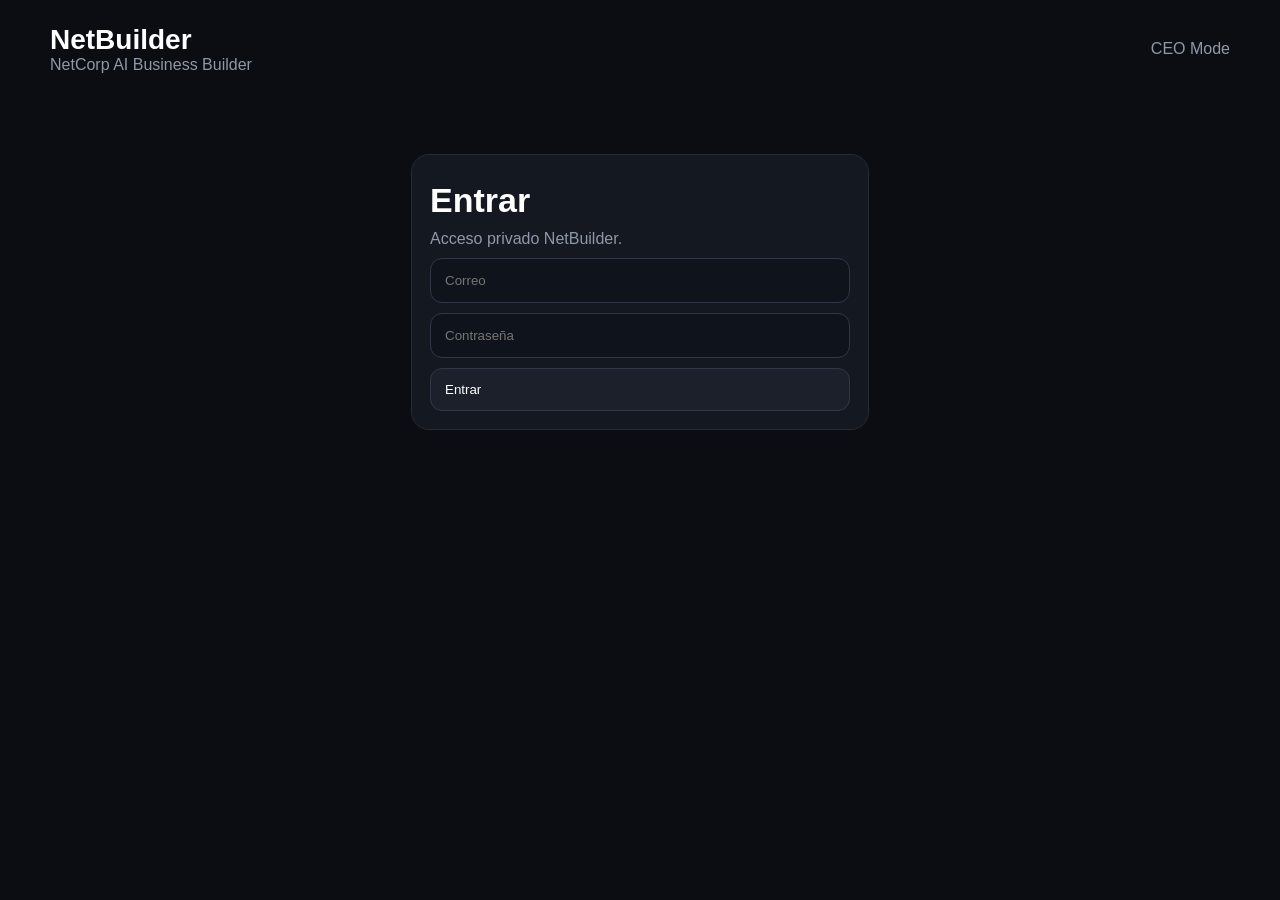
==== netbuilder/index.html @ 4974a78a "Host NetBuilder frontend outside Supabase Edge Functions" ====
<!doctype html><html lang="es"><head><meta charset="utf-8"><meta name="viewport" content="width=device-width,initial-scale=1"><meta name="robots" content="noindex,nofollow"><title>NetBuilder</title><style>body{margin:0;font-family:Arial,Helvetica,sans-serif;background:#0b0d12;color:#fff}.wrap{max-width:1180px;margin:auto;padding:24px}.top{display:flex;justify-content:space-between;align-items:center;gap:12px}.brand{font-size:28px;font-weight:800}.tag{color:#8f98a8}.grid{display:grid;grid-template-columns:300px 1fr;gap:18px;margin-top:24px}.panel{background:#141821;border:1px solid #252b36;border-radius:18px;padding:18px}.projects button,.actions button,.auth button,.approve button{width:100%;padding:13px 14px;margin-top:10px;border-radius:12px;border:1px solid #303746;background:#1b202b;color:white;text-align:left;cursor:pointer}.projects button.active{background:#fff;color:#111}.builder{min-height:600px}.hero{font-size:34px;font-weight:800;margin:8px 0 10px}.prompt{display:flex;gap:10px;margin-top:22px}.prompt textarea{flex:1;min-height:62px;padding:14px;border-radius:14px;border:1px solid #303746;background:#0f131b;color:#fff;font-size:16px}.prompt button,.primary{padding:0 22px;border:0;border-radius:14px;background:#fff;color:#111;font-weight:800;cursor:pointer}.status{display:grid;grid-template-columns:repeat(4,1fr);gap:10px;margin-top:22px}.card{background:#0f131b;border:1px solid #252b36;padding:14px;border-radius:14px}.ok{font-size:13px;color:#9da7b7}.preview{margin-top:18px;background:#fff;color:#111;border-radius:14px;min-height:260px;padding:20px;white-space:pre-wrap}.login{max-width:420px;margin:80px auto}.login input{box-sizing:border-box;width:100%;padding:14px;margin-top:10px;border-radius:12px;border:1px solid #303746;background:#0f131b;color:white}.hidden{display:none}.error{color:#ff9c9c}.success{color:#36a95d}.approve{display:flex;gap:10px;margin-top:14px}.approve button{width:auto;text-align:center}.approve button:disabled{opacity:.45;cursor:not-allowed}@media(max-width:800px){.grid{grid-template-columns:1fr}.status{grid-template-columns:1fr 1fr}.prompt{flex-direction:column}.prompt button{padding:14px}}</style></head><body><div class="wrap"><div class="top"><div><div class="brand">NetBuilder</div><div class="tag">NetCorp AI Business Builder</div></div><div><span id="userTag" class="tag">CEO Mode</span> <button id="logout" class="hidden">Salir</button></div></div><section id="login" class="panel login"><div class="hero">Entrar</div><div class="tag">Acceso privado NetBuilder.</div><div class="auth"><input id="email" type="email" placeholder="Correo"><input id="password" type="password" placeholder="Contraseña"><button id="loginBtn">Entrar</button><div id="loginMsg"></div></div></section><div id="app" class="grid hidden"><aside class="panel projects"><strong>Proyectos</strong><div id="projectList"><div class="tag" style="margin-top:12px">Cargando…</div></div><div class="actions"><button id="refresh">Actualizar</button></div></aside><main class="panel builder"><div class="hero">¿Qué construimos hoy?</div><div class="tag">Describe el resultado. NetBuilder prepara la arquitectura automáticamente.</div><div class="prompt"><textarea id="prompt">Crear motonet basado en autonet, adaptado para motocicletas.</textarea><button id="createBuild">Crear</button></div><div class="status"><div class="card"><b>Proyecto</b><div id="projectStatus" class="ok">selecciona uno</div></div><div class="card"><b>Base de datos</b><div class="ok">✓ conectada</div></div><div class="card"><b>OpenAI</b><div id="aiStatus" class="ok">verificando…</div></div><div class="card"><b>Producción</b><div class="ok">protegida</div></div></div><div class="preview"><b>NETBUILDER PLAN</b><div id="buildOutput"><p>Selecciona un proyecto y escribe lo que quieres construir.</p></div></div><div class="approve"><button id="approveBtn" class="primary" disabled>Aprobar plan</button></div></main></div></div><script type="module">import{createClient}from'https://esm.sh/@supabase/supabase-js@2.111.0';const U='https://xgrfndfjqsqichvswtqh.supabase.co',K='sb_publishable_6_QzwzHMtpRwIRIlseHw5w_ecvV93fz',A=U+'/functions/v1/netbuilder-api',s=createClient(U,K);let S=null,P=[],X=null,B=null;const $=i=>document.getElementById(i);const esc=t=>String(t||'').replace(/[&<>"']/g,m=>({'&':'&amp;','<':'&lt;','>':'&gt;','"':'&quot;',"'":'&#039;'}[m]));async function api(a,o={}){const h={...(o.headers||{}),'Content-Type':'application/json','Authorization':'Bearer '+S.access_token,'apikey':K},r=await fetch(A+'?action='+encodeURIComponent(a),{...o,headers:h}),d=await r.json();if(!r.ok)throw new Error(d.error||'Error de NetBuilder');return d}function app(){ $('login').classList.add('hidden');$('app').classList.remove('hidden');$('logout').classList.remove('hidden');$('userTag').textContent=S.user.email}function login(){ $('login').classList.remove('hidden');$('app').classList.add('hidden');$('logout').classList.add('hidden');$('userTag').textContent='CEO Mode'}async function health(){try{const d=await api('health');$('aiStatus').textContent=d.openai_configured?'✓ '+d.model:'no configurada';$('aiStatus').className=d.openai_configured?'ok success':'ok error'}catch(e){$('aiStatus').textContent='error de conexión';$('aiStatus').className='ok error'}}async function load(){const d=await api('projects');P=d.projects||[];$('projectList').innerHTML='';P.forEach(p=>{const b=document.createElement('button');b.textContent=p.name;b.onclick=()=>sel(p,b);$('projectList').appendChild(b)});if(P.length&&!X){const f=P.find(p=>p.slug==='motonet')||P[0],bs=[...$('projectList').querySelectorAll('button')];sel(f,bs[P.indexOf(f)])}}function sel(p,b){X=p;B=null;$('approveBtn').disabled=true;[...$('projectList').querySelectorAll('button')].forEach(x=>x.classList.remove('active'));if(b)b.classList.add('active');$('projectStatus').textContent=p.name+' · '+p.status}$('loginBtn').onclick=async()=>{$('loginMsg').textContent='Entrando…';const{data,error}=await s.auth.signInWithPassword({email:$('email').value.trim(),password:$('password').value});if(error){$('loginMsg').textContent=error.message;$('loginMsg').className='error';return}S=data.session;app();await Promise.all([load(),health()])};$('logout').onclick=async()=>{await s.auth.signOut();S=null;X=null;B=null;login()};$('refresh').onclick=async()=>{await Promise.all([load(),health()])};$('createBuild').onclick=async()=>{if(!X)return;const p=$('prompt').value.trim();if(!p)return;$('createBuild').disabled=true;$('buildOutput').innerHTML='<p>OpenAI preparando el plan…</p>';try{const d=await api('build',{method:'POST',body:JSON.stringify({project_id:X.id,prompt:p})});B=d.build;$('buildOutput').innerHTML='<h3>'+esc(X.name)+'</h3><p><b>Estado:</b> '+esc(B.status)+' · <b>AI:</b> '+esc(d.ai?.model||'')+'</p><div>'+esc(B.summary).replace(/\n/g,'<br>')+'</div>';$('approveBtn').disabled=B.status!=='ready'}catch(e){$('buildOutput').innerHTML='<p class="error">'+esc(e.message)+'</p>'}finally{$('createBuild').disabled=false}};$('approveBtn').onclick=async()=>{if(!B)return;$('approveBtn').disabled=true;try{const d=await api('approve',{method:'POST',body:JSON.stringify({build_id:B.id})});B=d.build;$('buildOutput').innerHTML+='<p class="success"><b>✓ Plan aprobado por CEO.</b></p>'}catch(e){$('buildOutput').innerHTML+='<p class="error">'+esc(e.message)+'</p>'}};const{data:{session:e}}=await s.auth.getSession();if(e){S=e;app();await Promise.all([load(),health()])}else login();</script></body></html>
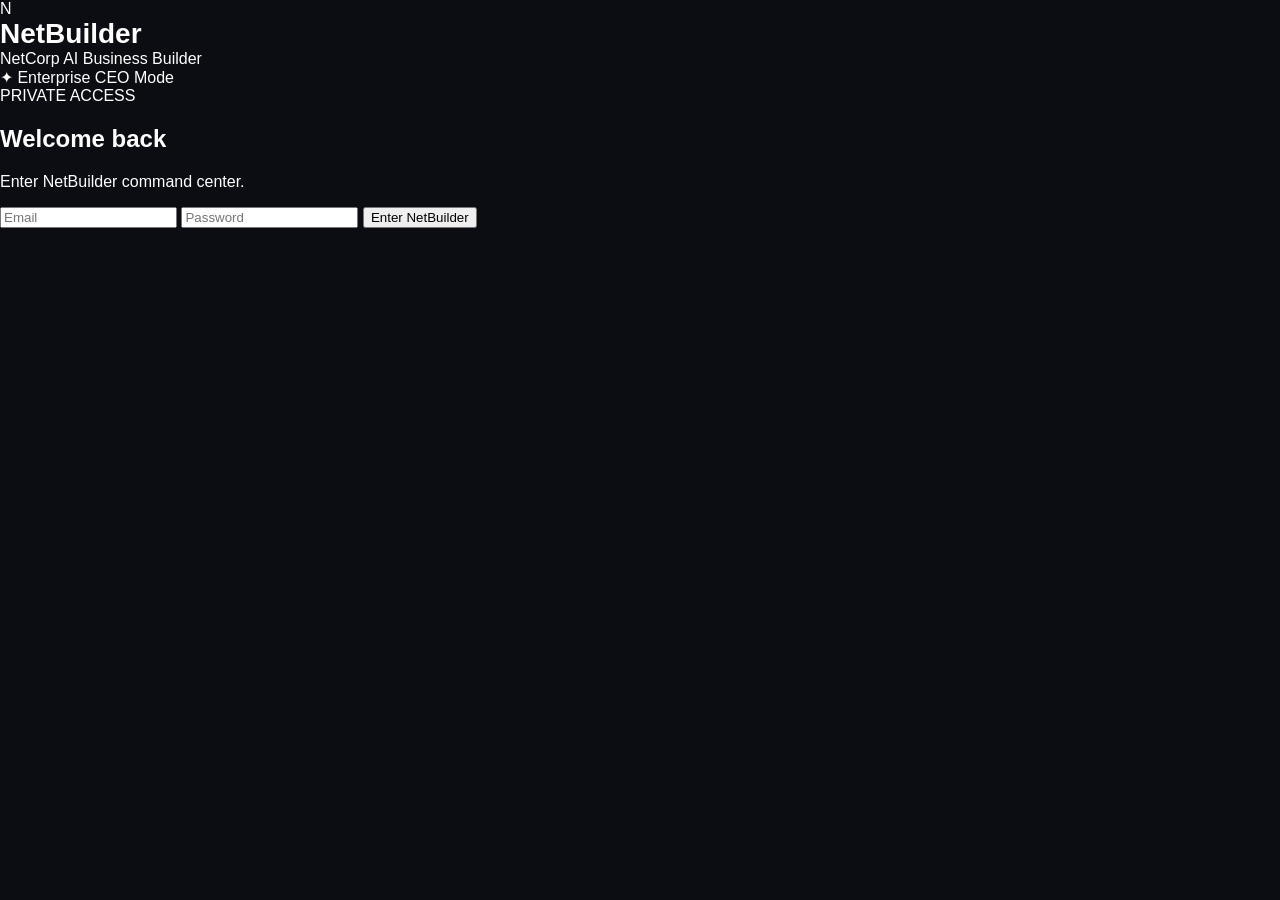
==== commit e6d0f4b1: "Redesign NetBuilder enterprise dashboard" ====
--- a/netbuilder/index.html
+++ b/netbuilder/index.html
@@ -1 +1,110 @@
-<!doctype html><html lang="es"><head><meta charset="utf-8"><meta name="viewport" content="width=device-width,initial-scale=1"><meta name="robots" content="noindex,nofollow"><title>NetBuilder</title><style>body{margin:0;font-family:Arial,Helvetica,sans-serif;background:#0b0d12;color:#fff}.wrap{max-width:1180px;margin:auto;padding:24px}.top{display:flex;justify-content:space-between;align-items:center;gap:12px}.brand{font-size:28px;font-weight:800}.tag{color:#8f98a8}.grid{display:grid;grid-template-columns:300px 1fr;gap:18px;margin-top:24px}.panel{background:#141821;border:1px solid #252b36;border-radius:18px;padding:18px}.projects button,.actions button,.auth button,.approve button{width:100%;padding:13px 14px;margin-top:10px;border-radius:12px;border:1px solid #303746;background:#1b202b;color:white;text-align:left;cursor:pointer}.projects button.active{background:#fff;color:#111}.builder{min-height:600px}.hero{font-size:34px;font-weight:800;margin:8px 0 10px}.prompt{display:flex;gap:10px;margin-top:22px}.prompt textarea{flex:1;min-height:62px;padding:14px;border-radius:14px;border:1px solid #303746;background:#0f131b;color:#fff;font-size:16px}.prompt button,.primary{padding:0 22px;border:0;border-radius:14px;background:#fff;color:#111;font-weight:800;cursor:pointer}.status{display:grid;grid-template-columns:repeat(4,1fr);gap:10px;margin-top:22px}.card{background:#0f131b;border:1px solid #252b36;padding:14px;border-radius:14px}.ok{font-size:13px;color:#9da7b7}.preview{margin-top:18px;background:#fff;color:#111;border-radius:14px;min-height:260px;padding:20px;white-space:pre-wrap}.login{max-width:420px;margin:80px auto}.login input{box-sizing:border-box;width:100%;padding:14px;margin-top:10px;border-radius:12px;border:1px solid #303746;background:#0f131b;color:white}.hidden{display:none}.error{color:#ff9c9c}.success{color:#36a95d}.approve{display:flex;gap:10px;margin-top:14px}.approve button{width:auto;text-align:center}.approve button:disabled{opacity:.45;cursor:not-allowed}@media(max-width:800px){.grid{grid-template-columns:1fr}.status{grid-template-columns:1fr 1fr}.prompt{flex-direction:column}.prompt button{padding:14px}}</style></head><body><div class="wrap"><div class="top"><div><div class="brand">NetBuilder</div><div class="tag">NetCorp AI Business Builder</div></div><div><span id="userTag" class="tag">CEO Mode</span> <button id="logout" class="hidden">Salir</button></div></div><section id="login" class="panel login"><div class="hero">Entrar</div><div class="tag">Acceso privado NetBuilder.</div><div class="auth"><input id="email" type="email" placeholder="Correo"><input id="password" type="password" placeholder="Contraseña"><button id="loginBtn">Entrar</button><div id="loginMsg"></div></div></section><div id="app" class="grid hidden"><aside class="panel projects"><strong>Proyectos</strong><div id="projectList"><div class="tag" style="margin-top:12px">Cargando…</div></div><div class="actions"><button id="refresh">Actualizar</button></div></aside><main class="panel builder"><div class="hero">¿Qué construimos hoy?</div><div class="tag">Describe el resultado. NetBuilder prepara la arquitectura automáticamente.</div><div class="prompt"><textarea id="prompt">Crear motonet basado en autonet, adaptado para motocicletas.</textarea><button id="createBuild">Crear</button></div><div class="status"><div class="card"><b>Proyecto</b><div id="projectStatus" class="ok">selecciona uno</div></div><div class="card"><b>Base de datos</b><div class="ok">✓ conectada</div></div><div class="card"><b>OpenAI</b><div id="aiStatus" class="ok">verificando…</div></div><div class="card"><b>Producción</b><div class="ok">protegida</div></div></div><div class="preview"><b>NETBUILDER PLAN</b><div id="buildOutput"><p>Selecciona un proyecto y escribe lo que quieres construir.</p></div></div><div class="approve"><button id="approveBtn" class="primary" disabled>Aprobar plan</button></div></main></div></div><script type="module">import{createClient}from'https://esm.sh/@supabase/supabase-js@2.111.0';const U='https://xgrfndfjqsqichvswtqh.supabase.co',K='sb_publishable_6_QzwzHMtpRwIRIlseHw5w_ecvV93fz',A=U+'/functions/v1/netbuilder-api',s=createClient(U,K);let S=null,P=[],X=null,B=null;const $=i=>document.getElementById(i);const esc=t=>String(t||'').replace(/[&<>"']/g,m=>({'&':'&amp;','<':'&lt;','>':'&gt;','"':'&quot;',"'":'&#039;'}[m]));async function api(a,o={}){const h={...(o.headers||{}),'Content-Type':'application/json','Authorization':'Bearer '+S.access_token,'apikey':K},r=await fetch(A+'?action='+encodeURIComponent(a),{...o,headers:h}),d=await r.json();if(!r.ok)throw new Error(d.error||'Error de NetBuilder');return d}function app(){ $('login').classList.add('hidden');$('app').classList.remove('hidden');$('logout').classList.remove('hidden');$('userTag').textContent=S.user.email}function login(){ $('login').classList.remove('hidden');$('app').classList.add('hidden');$('logout').classList.add('hidden');$('userTag').textContent='CEO Mode'}async function health(){try{const d=await api('health');$('aiStatus').textContent=d.openai_configured?'✓ '+d.model:'no configurada';$('aiStatus').className=d.openai_configured?'ok success':'ok error'}catch(e){$('aiStatus').textContent='error de conexión';$('aiStatus').className='ok error'}}async function load(){const d=await api('projects');P=d.projects||[];$('projectList').innerHTML='';P.forEach(p=>{const b=document.createElement('button');b.textContent=p.name;b.onclick=()=>sel(p,b);$('projectList').appendChild(b)});if(P.length&&!X){const f=P.find(p=>p.slug==='motonet')||P[0],bs=[...$('projectList').querySelectorAll('button')];sel(f,bs[P.indexOf(f)])}}function sel(p,b){X=p;B=null;$('approveBtn').disabled=true;[...$('projectList').querySelectorAll('button')].forEach(x=>x.classList.remove('active'));if(b)b.classList.add('active');$('projectStatus').textContent=p.name+' · '+p.status}$('loginBtn').onclick=async()=>{$('loginMsg').textContent='Entrando…';const{data,error}=await s.auth.signInWithPassword({email:$('email').value.trim(),password:$('password').value});if(error){$('loginMsg').textContent=error.message;$('loginMsg').className='error';return}S=data.session;app();await Promise.all([load(),health()])};$('logout').onclick=async()=>{await s.auth.signOut();S=null;X=null;B=null;login()};$('refresh').onclick=async()=>{await Promise.all([load(),health()])};$('createBuild').onclick=async()=>{if(!X)return;const p=$('prompt').value.trim();if(!p)return;$('createBuild').disabled=true;$('buildOutput').innerHTML='<p>OpenAI preparando el plan…</p>';try{const d=await api('build',{method:'POST',body:JSON.stringify({project_id:X.id,prompt:p})});B=d.build;$('buildOutput').innerHTML='<h3>'+esc(X.name)+'</h3><p><b>Estado:</b> '+esc(B.status)+' · <b>AI:</b> '+esc(d.ai?.model||'')+'</p><div>'+esc(B.summary).replace(/\n/g,'<br>')+'</div>';$('approveBtn').disabled=B.status!=='ready'}catch(e){$('buildOutput').innerHTML='<p class="error">'+esc(e.message)+'</p>'}finally{$('createBuild').disabled=false}};$('approveBtn').onclick=async()=>{if(!B)return;$('approveBtn').disabled=true;try{const d=await api('approve',{method:'POST',body:JSON.stringify({build_id:B.id})});B=d.build;$('buildOutput').innerHTML+='<p class="success"><b>✓ Plan aprobado por CEO.</b></p>'}catch(e){$('buildOutput').innerHTML+='<p class="error">'+esc(e.message)+'</p>'}};const{data:{session:e}}=await s.auth.getSession();if(e){S=e;app();await Promise.all([load(),health()])}else login();</script></body></html>+<!doctype html>
+<html lang="en">
+<head>
+  <meta charset="utf-8">
+  <meta name="viewport" content="width=device-width,initial-scale=1">
+  <meta name="robots" content="noindex,nofollow">
+  <title>NetBuilder · NetCorp AI Business Builder</title>
+  <link rel="stylesheet" href="./styles.css">
+</head>
+<body>
+  <div class="app-shell">
+    <header class="topbar">
+      <div class="brand-lockup">
+        <div class="brand-mark">N</div>
+        <div><div class="brand">NetBuilder</div><div class="brand-sub">NetCorp AI Business Builder</div></div>
+      </div>
+      <div class="top-actions">
+        <span class="enterprise-pill">✦ Enterprise</span>
+        <span id="userTag" class="user-tag">CEO Mode</span>
+        <button id="logout" class="ghost-btn hidden">Sign out</button>
+      </div>
+    </header>
+
+    <section id="login" class="login-card">
+      <div class="eyebrow">PRIVATE ACCESS</div>
+      <h1>Welcome back</h1>
+      <p>Enter NetBuilder command center.</p>
+      <div class="auth-grid">
+        <input id="email" type="email" placeholder="Email" autocomplete="email">
+        <input id="password" type="password" placeholder="Password" autocomplete="current-password">
+        <button id="loginBtn" class="gradient-btn">Enter NetBuilder</button>
+      </div>
+      <div id="loginMsg" class="message"></div>
+    </section>
+
+    <div id="app" class="workspace hidden">
+      <aside class="sidebar glass-panel">
+        <div class="side-head"><div><span class="section-accent"></span><span>Projects</span></div><button class="mini-btn" disabled>＋ New Project</button></div>
+        <div id="projectList" class="project-list"><div class="muted loading">Loading…</div></div>
+        <button id="refresh" class="refresh-btn">↻ Refresh</button>
+        <div class="system-card"><div><span class="status-dot"></span><b>System Status</b></div><span>All systems operational</span></div>
+      </aside>
+
+      <main class="main-stage">
+        <section class="hero-panel glass-panel">
+          <div class="hero-row">
+            <div>
+              <div class="eyebrow">AI BUILD COMMAND</div>
+              <h1>What are we building today?</h1>
+              <p>Describe the outcome. NetBuilder will design the architecture automatically.</p>
+            </div>
+            <button class="mini-btn" disabled>▦ Templates</button>
+          </div>
+
+          <div class="composer">
+            <textarea id="prompt" spellcheck="true">Create autonet Agent and make dealer flow more premium, pero keep approval gate before production.</textarea>
+            <div class="composer-footer">
+              <div class="mode-pills"><span>◎ Spanglish Mode</span><span>✦ Architect Mode</span></div>
+              <button id="createBuild" class="gradient-btn generate-btn">✦ Generate Plan</button>
+            </div>
+          </div>
+
+          <div class="status-grid">
+            <div class="status-card"><div class="status-icon blue">A</div><div><b>Project</b><span id="projectStatus">Select one</span></div></div>
+            <div class="status-card"><div class="status-icon teal">▤</div><div><b>Database</b><span class="success">Connected</span></div></div>
+            <div class="status-card"><div class="status-icon violet">AI</div><div><b>OpenAI</b><span id="aiStatus">Checking…</span></div></div>
+            <div class="status-card"><div class="status-icon amber">◇</div><div><b>Production</b><span class="success">Protected</span></div></div>
+          </div>
+        </section>
+
+        <section class="content-grid">
+          <div class="build-column">
+            <section class="glass-panel build-plan">
+              <div class="panel-head"><div><span class="spark">✦</span><b>Build Plan</b></div><span id="buildMeta" class="muted">Awaiting instruction</span></div>
+              <div id="buildOutput" class="build-output"><div class="empty-state"><div class="empty-orb">N</div><h3>Your plan will appear here</h3><p>Choose a project and tell NetBuilder what you want to create or change.</p></div></div>
+              <div class="confidence-row"><span>Execution Gate</span><div class="confidence-line"><i></i></div><b>CEO Approval Required</b></div>
+            </section>
+
+            <section class="glass-panel review-panel">
+              <div class="panel-head"><div><span class="spark">✎</span><b>Final Review</b></div><span class="muted">Optional</span></div>
+              <textarea id="reviewNotes" placeholder="Escribe observaciones o cambios antes de aprobar…"></textarea>
+              <div class="review-actions">
+                <button id="feedbackBtn" class="secondary-btn" disabled>↺ Request Changes</button>
+                <button id="approveBtn" class="gradient-btn approve-btn" disabled>✓ Approve Plan</button>
+              </div>
+              <div id="approvalMsg" class="message"></div>
+            </section>
+          </div>
+
+          <aside class="glass-panel intelligence-panel">
+            <div class="tabs"><button class="active">Live Preview</button><button disabled>Project Agents</button><button disabled>Execution Timeline</button></div>
+            <div class="preview-window">
+              <div class="preview-top"><span id="previewProject">NetBuilder / Preview</span><span class="premium-badge">Protected Flow</span></div>
+              <div class="flow"><span class="done">1<small>Plan</small></span><i></i><span>2<small>Build</small></span><i></i><span>3<small>Test</small></span><i></i><span class="gate">4<small>Approval</small></span><i></i><span>5<small>Production</small></span></div>
+              <div class="approval-card"><div><h3>Approval Required</h3><p>Nothing reaches production without explicit CEO approval.</p><span class="muted">NetBuilder Guardrails</span></div><div class="lock-orb">⌾</div></div>
+            </div>
+            <div class="metrics-title">Quick Metrics</div>
+            <div class="metric-grid">
+              <div class="metric"><span>Project Agents</span><b>4</b><small>planned</small></div>
+              <div class="metric"><span>Approval Gate</span><b>100%</b><small>enforced</small></div>
+              <div class="metric"><span>Critical Errors</span><b>0</b><small>production</small></div>
+            </div>
+          </aside>
+        </section>
+      </main>
+    </div>
+  </div>
+  <script type="module" src="./app.js"></script>
+</body>
+</html>
--- a/netbuilder/styles.css
+++ b/netbuilder/styles.css
@@ -0,0 +1 @@
+body{margin:0;font-family:Arial,Helvetica,sans-serif;background:#0b0d12;color:#fff}.wrap{max-width:1180px;margin:auto;padding:24px}.top{display:flex;justify-content:space-between;align-items:center;gap:12px}.brand{font-size:28px;font-weight:800}.tag{color:#8f98a8}.loading{margin-top:12px}.grid{display:grid;grid-template-columns:300px 1fr;gap:18px;margin-top:24px}.panel{background:#141821;border:1px solid #252b36;border-radius:18px;padding:18px}.projects button,.actions button,.auth button,.approve button{width:100%;padding:13px 14px;margin-top:10px;border-radius:12px;border:1px solid #303746;background:#1b202b;color:white;text-align:left;cursor:pointer}.projects button.active{background:#fff;color:#111}.builder{min-height:600px}.hero{font-size:34px;font-weight:800;margin:8px 0 10px}.prompt{display:flex;gap:10px;margin-top:22px}.prompt textarea{flex:1;min-height:62px;padding:14px;border-radius:14px;border:1px solid #303746;background:#0f131b;color:#fff;font-size:16px}.prompt button,.primary{padding:0 22px;border:0;border-radius:14px;background:#fff;color:#111;font-weight:800;cursor:pointer}.status{display:grid;grid-template-columns:repeat(4,1fr);gap:10px;margin-top:22px}.card{background:#0f131b;border:1px solid #252b36;padding:14px;border-radius:14px}.ok{font-size:13px;color:#9da7b7}.preview{margin-top:18px;background:#fff;color:#111;border-radius:14px;min-height:260px;padding:20px;white-space:pre-wrap}.login{max-width:420px;margin:80px auto}.login input{box-sizing:border-box;width:100%;padding:14px;margin-top:10px;border-radius:12px;border:1px solid #303746;background:#0f131b;color:white}.hidden{display:none}.error{color:#ff9c9c}.success{color:#36a95d}.approve{display:flex;gap:10px;margin-top:14px}.approve button{width:auto;text-align:center}.approve button:disabled{opacity:.45;cursor:not-allowed}@media(max-width:800px){.grid{grid-template-columns:1fr}.status{grid-template-columns:1fr 1fr}.prompt{flex-direction:column}.prompt button{padding:14px}}
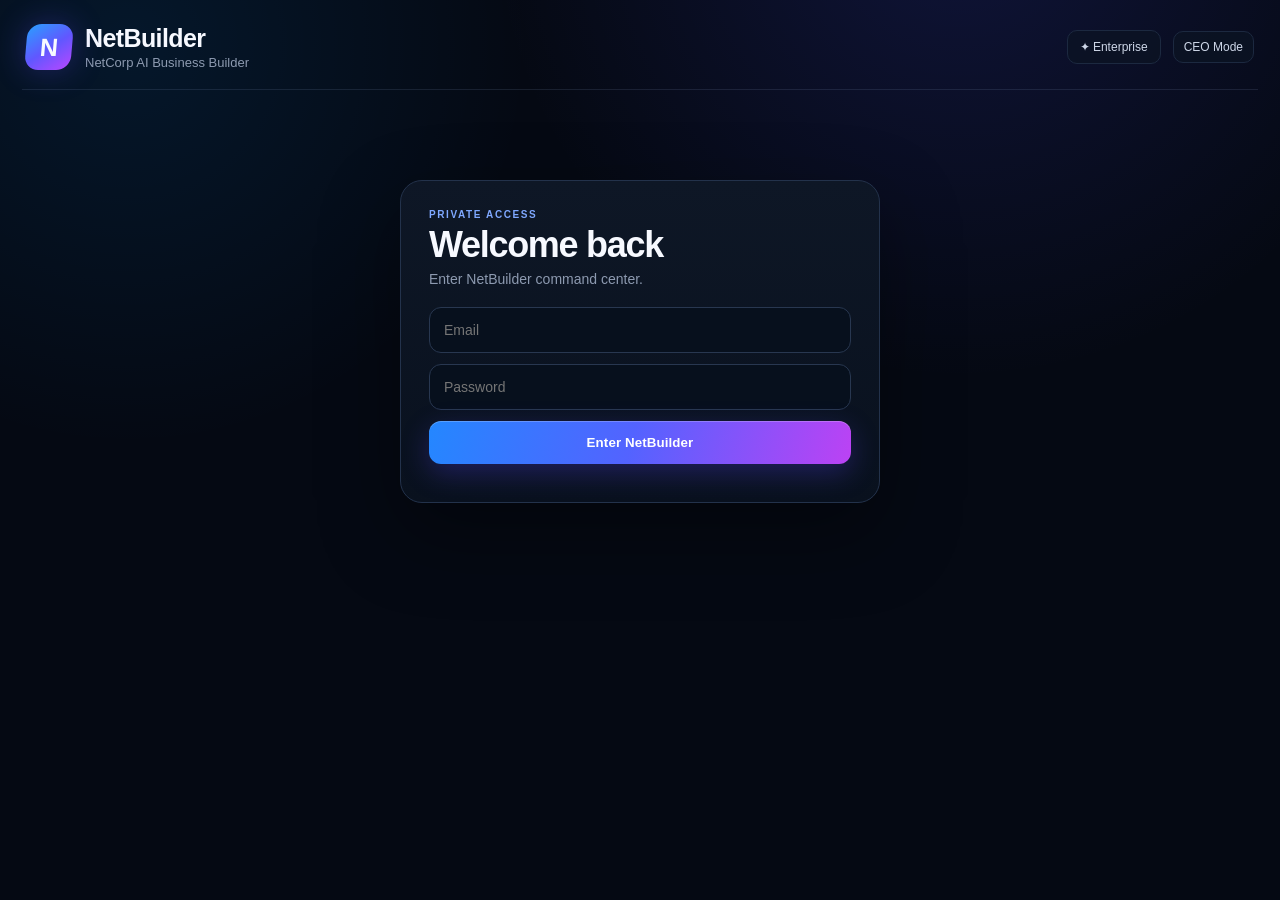
==== commit f1d72220: "Add GitHub connection and execution controls to NetBuilder" ====
--- a/netbuilder/index.html
+++ b/netbuilder/index.html
@@ -85,6 +85,23 @@
               </div>
               <div id="approvalMsg" class="message"></div>
             </section>
+
+            <section class="glass-panel execution-panel">
+              <div class="panel-head"><div><span class="spark">⌘</span><b>Execution Control</b></div><span id="executionMode" class="safe-pill">READ-ONLY SAFE MODE</span></div>
+              <div class="connection-row">
+                <div class="connection-copy">
+                  <div class="connection-title"><span id="githubDot" class="connection-dot"></span><b>GitHub</b></div>
+                  <p id="githubStatus">Checking secure repository access…</p>
+                </div>
+                <button id="connectGitHubBtn" class="secondary-btn">Connect GitHub</button>
+              </div>
+              <div class="execution-actions">
+                <button id="executeBtn" class="gradient-btn execute-btn" disabled>▶ Execute Plan</button>
+                <button id="viewProgressBtn" class="secondary-btn" disabled>View Progress</button>
+                <button id="pauseBtn" class="secondary-btn" disabled>Pause</button>
+              </div>
+              <div id="executionLog" class="execution-log"><div class="execution-empty">Approve a plan and connect GitHub to start safe execution.</div></div>
+            </section>
           </div>
 
           <aside class="glass-panel intelligence-panel">
@@ -100,6 +117,11 @@
               <div class="metric"><span>Approval Gate</span><b>100%</b><small>enforced</small></div>
               <div class="metric"><span>Critical Errors</span><b>0</b><small>production</small></div>
             </div>
+            <div class="repo-card">
+              <div class="repo-card-head"><span>Repository Access</span><b id="repoAccessBadge">LOCKED</b></div>
+              <p id="repoName">Select a project</p>
+              <small>Read-only analysis first. No merge, deploy or production writes.</small>
+            </div>
           </aside>
         </section>
       </main>
--- a/netbuilder/styles.css
+++ b/netbuilder/styles.css
@@ -1 +1 @@
-body{margin:0;font-family:Arial,Helvetica,sans-serif;background:#0b0d12;color:#fff}.wrap{max-width:1180px;margin:auto;padding:24px}.top{display:flex;justify-content:space-between;align-items:center;gap:12px}.brand{font-size:28px;font-weight:800}.tag{color:#8f98a8}.loading{margin-top:12px}.grid{display:grid;grid-template-columns:300px 1fr;gap:18px;margin-top:24px}.panel{background:#141821;border:1px solid #252b36;border-radius:18px;padding:18px}.projects button,.actions button,.auth button,.approve button{width:100%;padding:13px 14px;margin-top:10px;border-radius:12px;border:1px solid #303746;background:#1b202b;color:white;text-align:left;cursor:pointer}.projects button.active{background:#fff;color:#111}.builder{min-height:600px}.hero{font-size:34px;font-weight:800;margin:8px 0 10px}.prompt{display:flex;gap:10px;margin-top:22px}.prompt textarea{flex:1;min-height:62px;padding:14px;border-radius:14px;border:1px solid #303746;background:#0f131b;color:#fff;font-size:16px}.prompt button,.primary{padding:0 22px;border:0;border-radius:14px;background:#fff;color:#111;font-weight:800;cursor:pointer}.status{display:grid;grid-template-columns:repeat(4,1fr);gap:10px;margin-top:22px}.card{background:#0f131b;border:1px solid #252b36;padding:14px;border-radius:14px}.ok{font-size:13px;color:#9da7b7}.preview{margin-top:18px;background:#fff;color:#111;border-radius:14px;min-height:260px;padding:20px;white-space:pre-wrap}.login{max-width:420px;margin:80px auto}.login input{box-sizing:border-box;width:100%;padding:14px;margin-top:10px;border-radius:12px;border:1px solid #303746;background:#0f131b;color:white}.hidden{display:none}.error{color:#ff9c9c}.success{color:#36a95d}.approve{display:flex;gap:10px;margin-top:14px}.approve button{width:auto;text-align:center}.approve button:disabled{opacity:.45;cursor:not-allowed}@media(max-width:800px){.grid{grid-template-columns:1fr}.status{grid-template-columns:1fr 1fr}.prompt{flex-direction:column}.prompt button{padding:14px}}+:root{--bg:#050913;--panel:#0b1220;--panel2:#0f1727;--line:#1c2940;--text:#f7f9ff;--muted:#8d9ab0;--blue:#2f7cff;--violet:#9b43ff;--teal:#16d5bd;--green:#43e27d;--amber:#ff9c42;--danger:#ff7b8a}*{box-sizing:border-box}html{background:var(--bg)}body{margin:0;font-family:Inter,ui-sans-serif,-apple-system,BlinkMacSystemFont,"Segoe UI",sans-serif;background:radial-gradient(circle at 75% -10%,rgba(71,78,255,.16),transparent 34%),radial-gradient(circle at 10% 5%,rgba(0,149,255,.10),transparent 28%),var(--bg);color:var(--text);min-height:100vh}.app-shell{max-width:1680px;margin:0 auto;padding:18px 22px 26px}.topbar{height:72px;display:flex;align-items:center;justify-content:space-between;border-bottom:1px solid rgba(144,166,203,.14);padding:0 4px 14px}.brand-lockup{display:flex;align-items:center;gap:13px}.brand-mark{width:46px;height:46px;border-radius:14px;display:grid;place-items:center;font-weight:900;font-size:25px;background:linear-gradient(145deg,#29a0ff,#6157ff 52%,#b847ff);box-shadow:0 0 32px rgba(93,73,255,.3);transform:skew(-5deg)}.brand{font-size:25px;font-weight:850;letter-spacing:-.6px}.brand-sub{font-size:13px;color:var(--muted);margin-top:2px}.top-actions{display:flex;align-items:center;gap:12px}.enterprise-pill,.user-tag,.ghost-btn,.mini-btn,.mode-pills span{border:1px solid var(--line);background:rgba(12,20,35,.72);border-radius:10px;color:#cdd6e7}.enterprise-pill{padding:9px 12px;font-size:12px}.user-tag{padding:8px 10px;font-size:12px}.ghost-btn,.mini-btn{padding:9px 12px;cursor:pointer}.ghost-btn:hover,.mini-btn:not(:disabled):hover{border-color:#36537e}.mini-btn:disabled{opacity:.62;cursor:default}.hidden{display:none!important}.workspace{display:grid;grid-template-columns:312px 1fr;gap:22px;margin-top:20px}.glass-panel{background:linear-gradient(180deg,rgba(15,23,39,.92),rgba(8,14,25,.94));border:1px solid rgba(93,121,165,.28);box-shadow:0 24px 70px rgba(0,0,0,.24),inset 0 1px rgba(255,255,255,.025);border-radius:20px}.sidebar{padding:18px;min-height:calc(100vh - 132px);display:flex;flex-direction:column}.side-head{display:flex;align-items:center;justify-content:space-between;font-weight:800;font-size:18px;margin-bottom:18px}.side-head>div{display:flex;align-items:center;gap:9px}.section-accent{width:3px;height:24px;background:linear-gradient(var(--blue),#7a5cff);border-radius:99px;box-shadow:0 0 14px var(--blue)}.project-list{display:flex;flex-direction:column;gap:11px}.project-list button{position:relative;width:100%;padding:16px 16px 16px 58px;border-radius:15px;border:1px solid #202f48;background:linear-gradient(180deg,#101a2b,#0c1524);color:var(--text);text-align:left;font-size:15px;font-weight:750;cursor:pointer;min-height:64px;transition:.18s ease}.project-list button:before{content:attr(data-letter);position:absolute;left:14px;top:13px;width:36px;height:36px;border-radius:11px;display:grid;place-items:center;background:linear-gradient(145deg,#183b86,#235dff);color:#a6c9ff;font-weight:900;box-shadow:inset 0 1px rgba(255,255,255,.1)}.project-list button:after{content:attr(data-status);display:block;color:var(--green);font-size:11px;font-weight:650;margin-top:4px;text-transform:capitalize}.project-list button:hover{transform:translateY(-1px);border-color:#35547f}.project-list button.active{border-color:#2587ff;background:radial-gradient(circle at 95% 10%,rgba(49,120,255,.18),transparent 35%),linear-gradient(180deg,#0f2038,#0b1627);box-shadow:0 0 0 1px rgba(48,144,255,.22),0 0 28px rgba(37,119,255,.11)}.refresh-btn{margin-top:12px;padding:12px;border:1px solid var(--line);border-radius:12px;background:#0b1524;color:#cad4e6;cursor:pointer}.system-card{margin-top:auto;border:1px solid var(--line);border-radius:14px;padding:14px;background:rgba(9,17,29,.74)}.system-card div{display:flex;align-items:center;gap:8px;font-size:12px}.system-card>span{display:block;color:var(--muted);font-size:11px;margin:6px 0 0 17px}.status-dot{width:8px;height:8px;background:var(--green);border-radius:50%;box-shadow:0 0 10px rgba(67,226,125,.6)}.main-stage{min-width:0}.hero-panel{padding:22px}.hero-row{display:flex;justify-content:space-between;align-items:flex-start;gap:20px}.eyebrow{font-size:10px;font-weight:800;letter-spacing:1.6px;color:#7fa8ff}.hero-row h1,.login-card h1{font-size:36px;line-height:1.05;letter-spacing:-1.3px;margin:6px 0 7px}.hero-row p,.login-card p{margin:0;color:var(--muted);font-size:14px}.composer{margin-top:18px;border:1px solid transparent;border-radius:17px;background:linear-gradient(#09111f,#09111f) padding-box,linear-gradient(100deg,#1d8dff,#654aff 56%,#d844ff) border-box;box-shadow:0 0 38px rgba(78,55,255,.09)}.composer textarea{display:block;width:100%;min-height:104px;resize:vertical;border:0;outline:0;background:transparent;color:#f5f8ff;font-size:18px;line-height:1.45;padding:18px 20px 8px;font-family:inherit}.composer-footer{display:flex;justify-content:space-between;align-items:center;padding:8px 12px 13px 14px;gap:12px}.mode-pills{display:flex;gap:8px;flex-wrap:wrap}.mode-pills span{font-size:11px;padding:8px 10px}.gradient-btn{border:0;color:white;font-weight:800;letter-spacing:.1px;border-radius:12px;background:linear-gradient(105deg,#2487ff,#5363ff 48%,#bc42f4);box-shadow:0 9px 28px rgba(91,68,255,.28),inset 0 1px rgba(255,255,255,.22);cursor:pointer;transition:.2s ease}.gradient-btn:hover{transform:translateY(-1px);filter:brightness(1.06)}.gradient-btn:disabled{filter:grayscale(.8);opacity:.45;cursor:not-allowed;transform:none}.generate-btn{padding:13px 20px;min-width:162px}.status-grid{display:grid;grid-template-columns:repeat(4,1fr);gap:12px;margin-top:16px}.status-card{border:1px solid var(--line);border-radius:14px;background:#09111e;padding:13px;display:flex;align-items:center;gap:11px;min-height:76px}.status-icon{width:42px;height:42px;border-radius:12px;display:grid;place-items:center;font-weight:900}.status-icon.blue{background:linear-gradient(145deg,#0d3b9b,#2679ff);color:#b9d8ff}.status-icon.teal{background:linear-gradient(145deg,#074945,#0b9c88);color:#86f4df}.status-icon.violet{background:linear-gradient(145deg,#34177e,#7447dd);color:#e2d4ff}.status-icon.amber{background:linear-gradient(145deg,#6c3510,#c16919);color:#ffd4a5}.status-card b{display:block;font-size:12px}.status-card span{display:block;color:var(--muted);font-size:11px;margin-top:4px}.success{color:var(--green)!important}.error{color:var(--danger)!important}.muted{color:var(--muted)}.content-grid{display:grid;grid-template-columns:minmax(0,1.12fr) minmax(390px,.88fr);gap:16px;margin-top:16px}.build-column{display:flex;flex-direction:column;gap:14px}.build-plan,.review-panel,.intelligence-panel{padding:16px}.panel-head{display:flex;align-items:center;justify-content:space-between;gap:12px;padding-bottom:12px;border-bottom:1px solid rgba(95,120,160,.18)}.panel-head>div{display:flex;align-items:center;gap:8px}.spark{color:#5d96ff}.panel-head b{font-size:15px}.panel-head .muted{font-size:11px}.build-output{min-height:340px;padding:17px 2px 10px;color:#dbe4f3;font-size:13px;line-height:1.55;white-space:normal;overflow:auto}.build-output h3{font-size:18px;color:white;margin:0 0 9px}.build-output strong,.build-output b{color:#fff}.empty-state{min-height:290px;display:flex;flex-direction:column;align-items:center;justify-content:center;text-align:center;color:var(--muted)}.empty-state h3{margin:12px 0 4px}.empty-state p{max-width:430px;margin:0;font-size:12px}.empty-orb{width:52px;height:52px;border-radius:17px;display:grid;place-items:center;background:linear-gradient(145deg,#153998,#7437e5);color:white;font-size:22px;font-weight:900;box-shadow:0 0 30px rgba(80,67,255,.25)}.confidence-row{display:grid;grid-template-columns:auto 1fr auto;align-items:center;gap:10px;border-top:1px solid rgba(95,120,160,.18);padding-top:12px;font-size:10px;color:var(--muted)}.confidence-line{height:5px;background:#172439;border-radius:99px;overflow:hidden}.confidence-line i{display:block;height:100%;width:100%;background:linear-gradient(90deg,#2e8bff,#9850ff)}.confidence-row b{font-size:10px;color:#b9c6d8}.review-panel textarea{width:100%;min-height:108px;margin-top:14px;border:1px solid #263750;border-radius:13px;background:#07101d;color:#e8eef8;padding:14px;outline:0;resize:vertical;font-family:inherit;font-size:13px}.review-panel textarea:focus{border-color:#397fff;box-shadow:0 0 0 3px rgba(57,127,255,.08)}.review-actions{display:flex;justify-content:space-between;align-items:center;gap:12px;margin-top:12px}.secondary-btn{border:1px solid #263750;background:#0a1422;color:#d5dfed;padding:11px 15px;border-radius:11px;cursor:pointer;font-weight:700}.secondary-btn:disabled{opacity:.38;cursor:not-allowed}.approve-btn{padding:12px 21px;min-width:160px}.message{font-size:12px;margin-top:10px}.intelligence-panel{min-height:620px}.tabs{display:grid;grid-template-columns:repeat(3,1fr);border-bottom:1px solid var(--line);margin:-2px -2px 14px}.tabs button{position:relative;border:0;background:transparent;color:#8796ad;padding:10px 6px 13px;font-size:11px}.tabs button.active{color:white}.tabs button.active:after{content:"";position:absolute;height:2px;left:6px;right:6px;bottom:-1px;background:linear-gradient(90deg,#3ca1ff,#7061ff);box-shadow:0 0 10px #398eff}.preview-window{border:1px solid var(--line);border-radius:14px;background:#07101c;padding:12px}.preview-top{display:flex;justify-content:space-between;align-items:center;font-size:11px}.premium-badge{font-size:9px;color:#d6c2ff;border:1px solid #463184;background:#20154f;padding:4px 7px;border-radius:8px}.flow{display:flex;align-items:center;justify-content:space-between;margin:28px 5px 24px}.flow>span{width:28px;height:28px;border:1px solid #30405b;border-radius:50%;display:grid;place-items:center;font-size:10px;color:#b6c3d5;position:relative}.flow>span small{position:absolute;top:34px;font-size:8px;white-space:nowrap;color:#7f8da4}.flow i{height:1px;background:#25344b;flex:1}.flow .done{border-color:#3573ca}.flow .gate{border-color:#8a4dff;background:#5c30c8;box-shadow:0 0 18px rgba(132,70,255,.35);color:white}.approval-card{display:flex;align-items:center;justify-content:space-between;gap:20px;border:1px solid #1d2b41;border-radius:12px;background:linear-gradient(135deg,#0c1727,#0a1020);padding:15px;margin-top:38px}.approval-card h3{margin:0 0 6px;font-size:16px}.approval-card p{margin:0 0 8px;color:#a8b5c8;font-size:11px;line-height:1.4}.approval-card .muted{font-size:9px}.lock-orb{width:70px;height:70px;border-radius:50%;display:grid;place-items:center;color:#ddbfff;font-size:28px;background:radial-gradient(circle,#5b29ad 0,#281451 42%,transparent 68%);box-shadow:0 0 40px rgba(128,54,255,.3)}.metrics-title{font-size:11px;font-weight:800;margin:18px 0 10px}.metric-grid{display:grid;grid-template-columns:repeat(3,1fr);gap:9px}.metric{border:1px solid var(--line);border-radius:12px;background:#08111e;padding:12px}.metric span{display:block;color:#9aabc1;font-size:9px}.metric b{display:block;font-size:22px;margin:6px 0 3px}.metric small{color:var(--green);font-size:9px}.login-card{max-width:480px;margin:90px auto;padding:28px;background:linear-gradient(180deg,#0e1726,#09111e);border:1px solid #23324b;border-radius:22px;box-shadow:0 30px 80px rgba(0,0,0,.38)}.auth-grid{display:grid;gap:11px;margin-top:20px}.auth-grid input{border:1px solid #283750;border-radius:12px;background:#07101d;color:white;padding:14px;font-size:14px;outline:0}.auth-grid input:focus{border-color:#367fff}.auth-grid .gradient-btn{padding:14px}.loading{padding:14px}@media(max-width:1200px){.workspace{grid-template-columns:250px 1fr}.content-grid{grid-template-columns:1fr}.intelligence-panel{min-height:auto}}@media(max-width:820px){.app-shell{padding:12px}.topbar{height:auto;gap:12px}.enterprise-pill{display:none}.workspace{grid-template-columns:1fr}.sidebar{min-height:auto}.system-card{margin-top:18px}.hero-row h1{font-size:29px}.status-grid{grid-template-columns:1fr 1fr}.composer-footer{align-items:stretch;flex-direction:column}.generate-btn{width:100%}.content-grid{grid-template-columns:1fr}.review-actions{flex-direction:column}.review-actions button{width:100%}.metric-grid{grid-template-columns:1fr}.top-actions{gap:6px}.brand-sub{display:none}}
